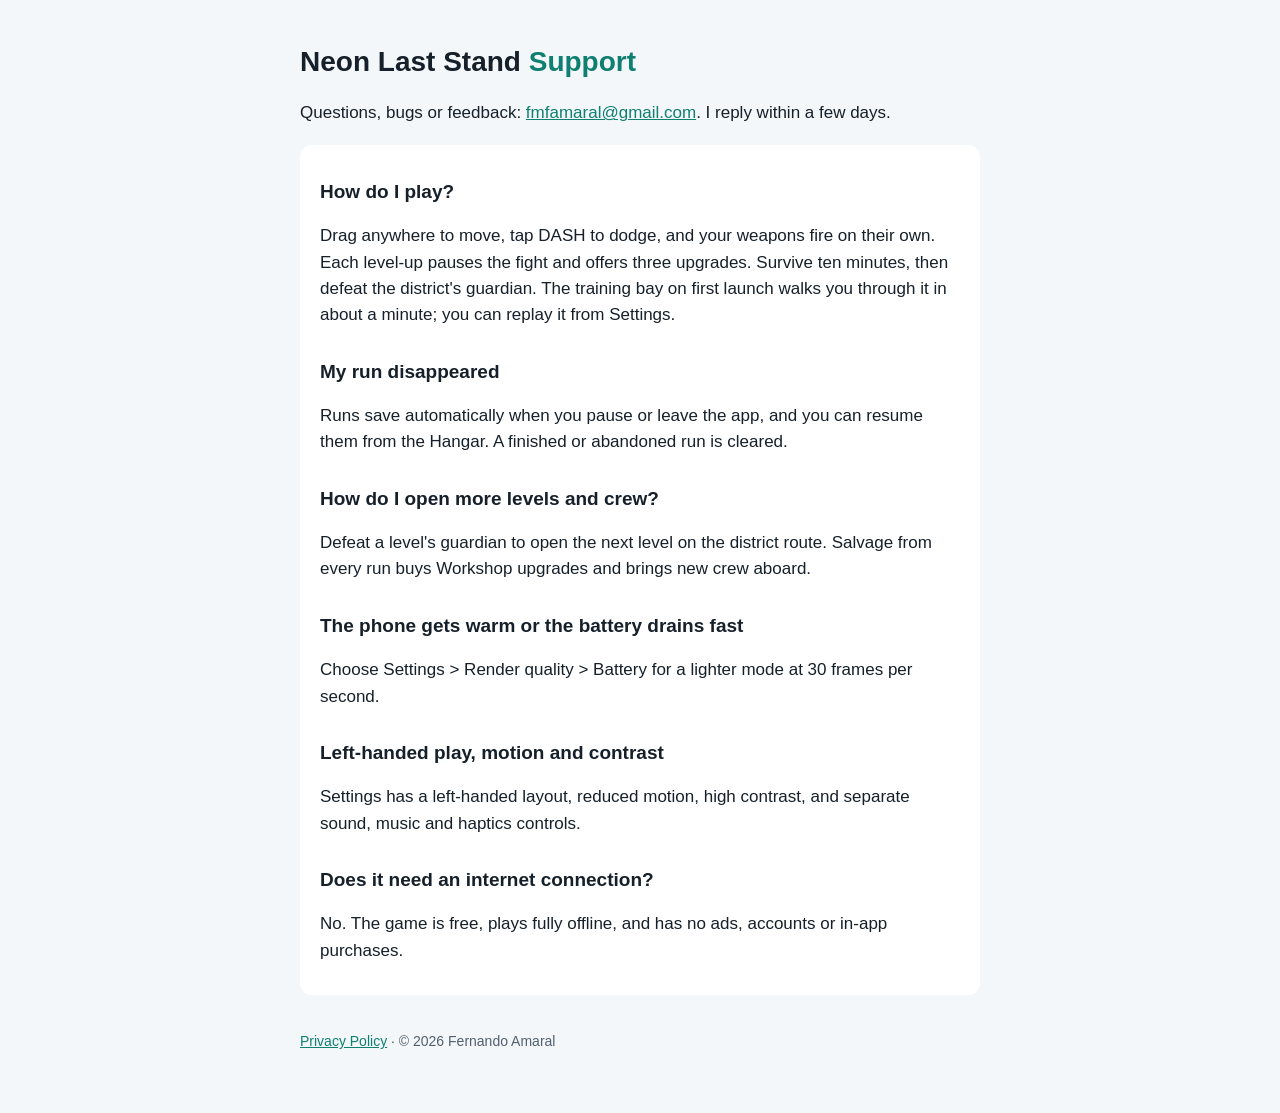
==== index.html @ 22c39250 "Neon Last Stand: privacy policy and support pages" ====
<!doctype html>
<html lang="en">
<head>
<meta charset="utf-8">
<meta name="viewport" content="width=device-width, initial-scale=1">
<title>Neon Last Stand: Support</title>
<link rel="stylesheet" href="style.css">
</head>
<body>
<main>
<h1>Neon Last Stand <span>Support</span></h1>
<p>Questions, bugs or feedback: <a href="mailto:fmfamaral@gmail.com">fmfamaral@gmail.com</a>. I reply within a few days.</p>
<section>
<h2>How do I play?</h2>
<p>Drag anywhere to move, tap DASH to dodge, and your weapons fire on their own. Each level-up pauses the fight and offers three upgrades. Survive ten minutes, then defeat the district's guardian. The training bay on first launch walks you through it in about a minute; you can replay it from Settings.</p>
<h2>My run disappeared</h2>
<p>Runs save automatically when you pause or leave the app, and you can resume them from the Hangar. A finished or abandoned run is cleared.</p>
<h2>How do I open more levels and crew?</h2>
<p>Defeat a level's guardian to open the next level on the district route. Salvage from every run buys Workshop upgrades and brings new crew aboard.</p>
<h2>The phone gets warm or the battery drains fast</h2>
<p>Choose Settings &gt; Render quality &gt; Battery for a lighter mode at 30 frames per second.</p>
<h2>Left-handed play, motion and contrast</h2>
<p>Settings has a left-handed layout, reduced motion, high contrast, and separate sound, music and haptics controls.</p>
<h2>Does it need an internet connection?</h2>
<p>No. The game is free, plays fully offline, and has no ads, accounts or in-app purchases.</p>
</section>
<footer><a href="privacy.html">Privacy Policy</a> · © 2026 Fernando Amaral</footer>
</main>
</body>
</html>
---- style.css ----
:root { --bg: #0b1016; --panel: #121a23; --text: #e6edf2; --dim: #9aa8b5; --mint: #a6f9ee; }
@media (prefers-color-scheme: light) { :root { --bg: #f4f7f9; --panel: #ffffff; --text: #16202a; --dim: #52606d; --mint: #0f7f72; } }
* { box-sizing: border-box; }
body { margin: 0; background: var(--bg); color: var(--text); font: 17px/1.55 -apple-system, BlinkMacSystemFont, "Helvetica Neue", Arial, sans-serif; }
main { max-width: 720px; margin: 0 auto; padding: 40px 20px 60px; }
h1 { font-size: 28px; margin: 0 0 4px; }
h1 span { color: var(--mint); }
h2 { font-size: 19px; margin: 28px 0 6px; }
p, li { color: var(--text); }
.dim { color: var(--dim); font-size: 15px; }
a { color: var(--mint); }
section { background: var(--panel); border-radius: 12px; padding: 4px 20px 14px; margin-top: 18px; }
footer { margin-top: 36px; color: var(--dim); font-size: 14px; }
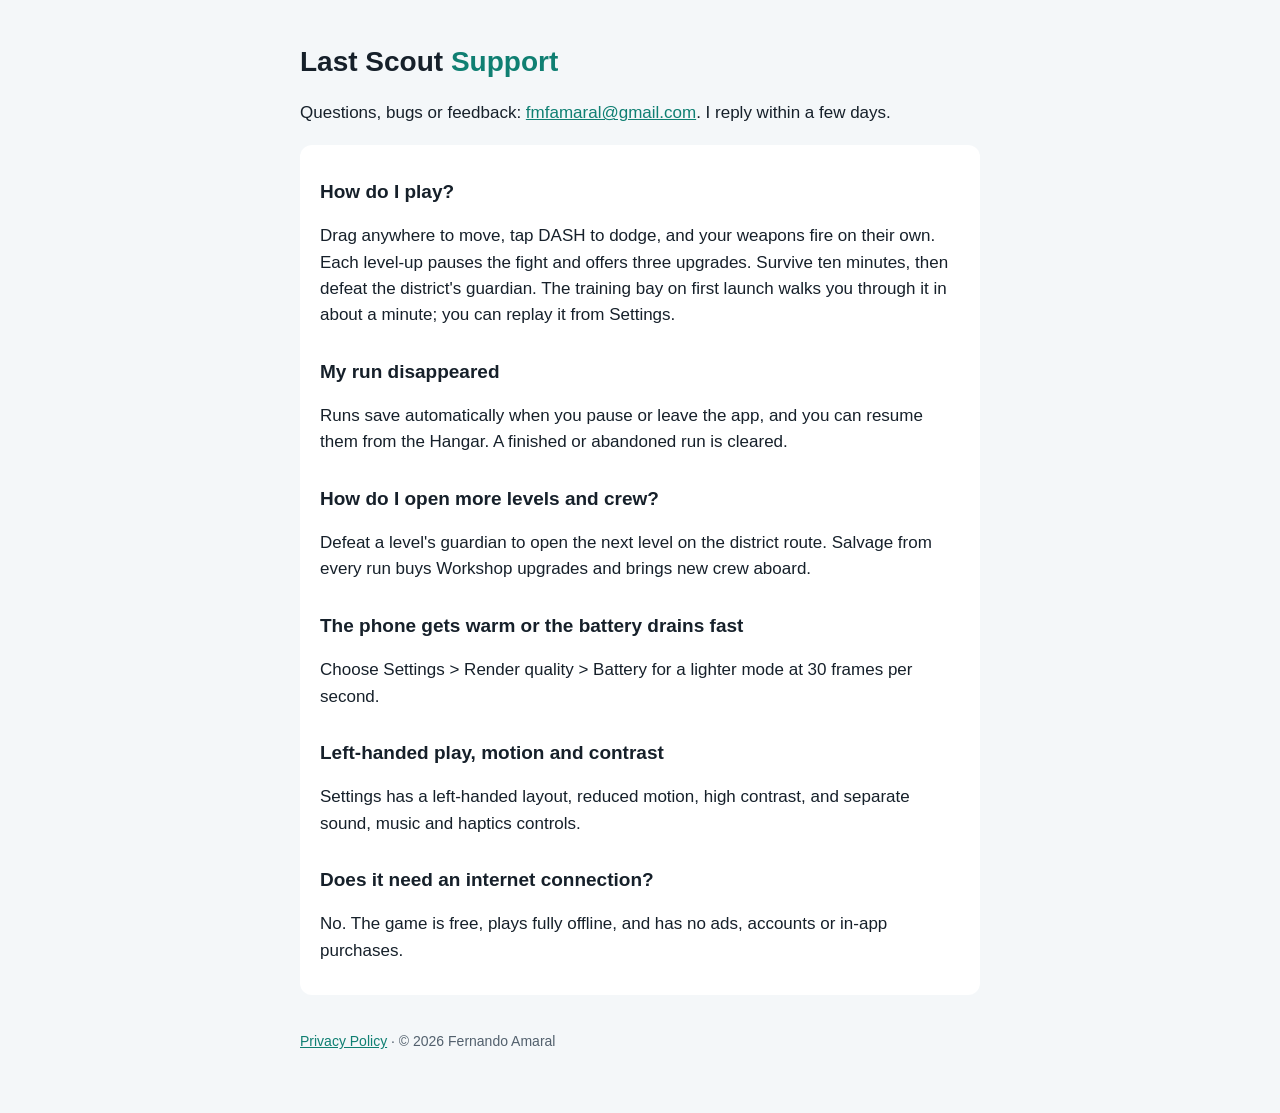
==== commit 78884152: "Rename to Last Scout" ====
--- a/index.html
+++ b/index.html
@@ -3,12 +3,12 @@
 <head>
 <meta charset="utf-8">
 <meta name="viewport" content="width=device-width, initial-scale=1">
-<title>Neon Last Stand: Support</title>
+<title>Last Scout: Support</title>
 <link rel="stylesheet" href="style.css">
 </head>
 <body>
 <main>
-<h1>Neon Last Stand <span>Support</span></h1>
+<h1>Last Scout <span>Support</span></h1>
 <p>Questions, bugs or feedback: <a href="mailto:fmfamaral@gmail.com">fmfamaral@gmail.com</a>. I reply within a few days.</p>
 <section>
 <h2>How do I play?</h2>
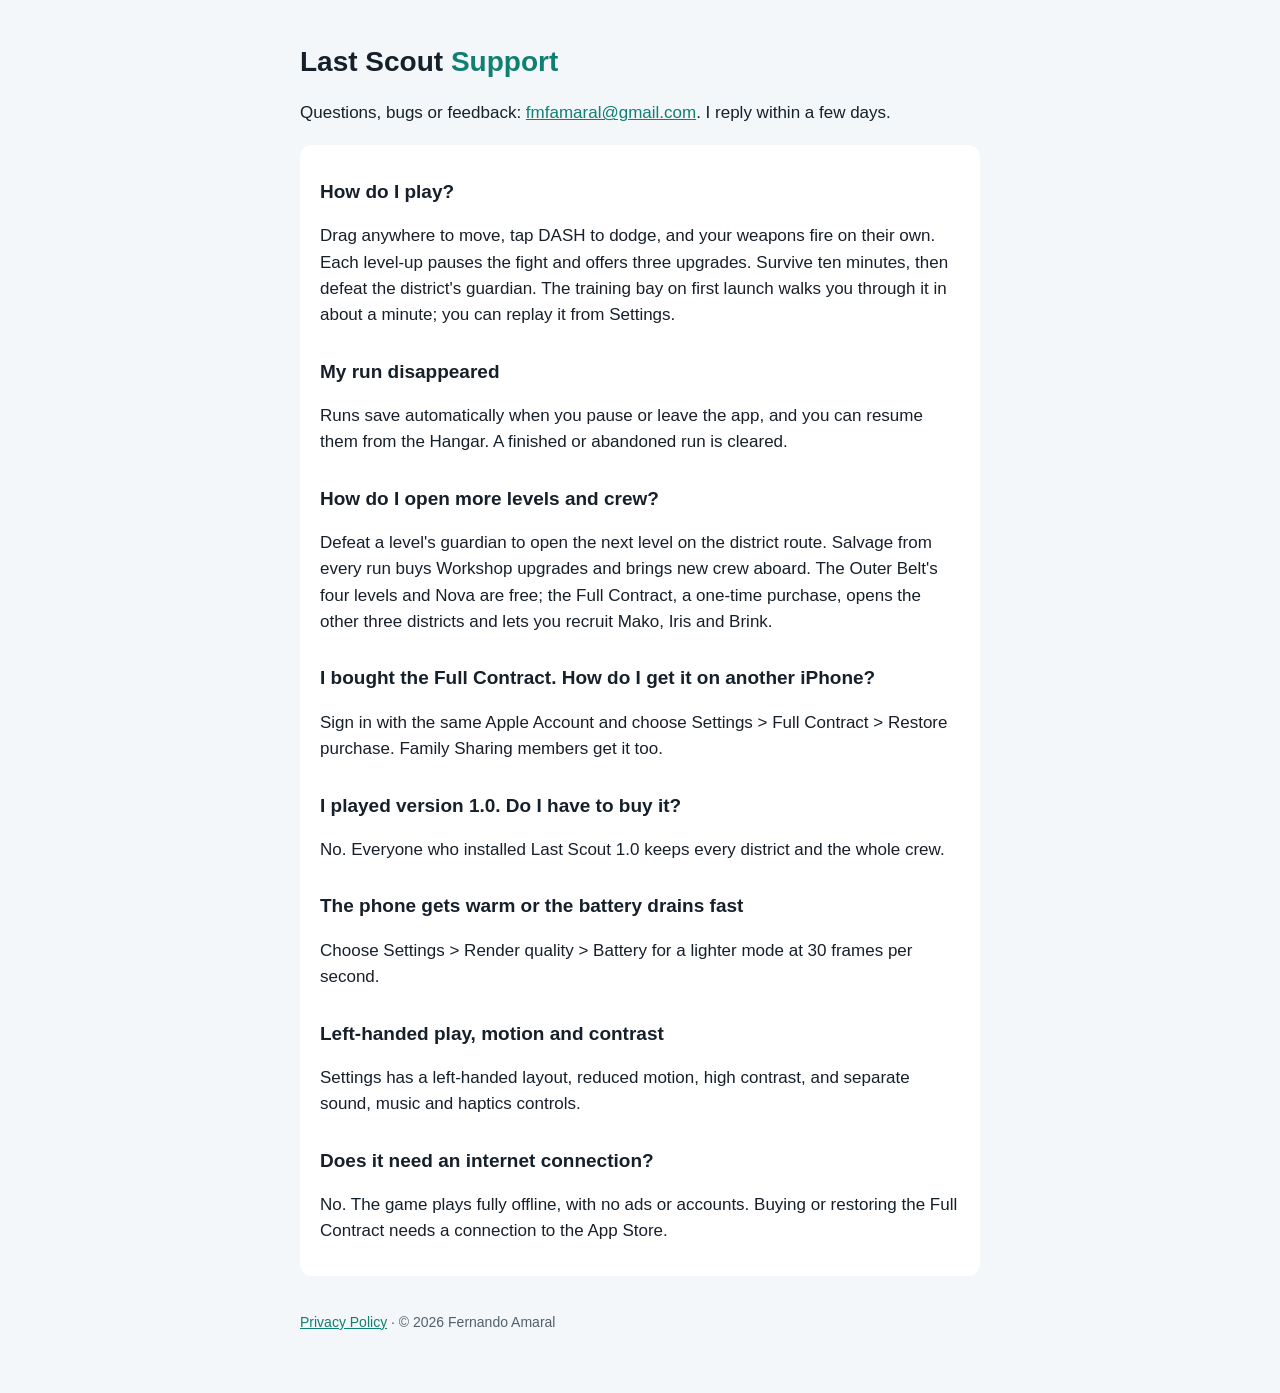
==== commit b1e43efe: "Last Scout 1.1: the Full Contract Support: what the Full Contract opens, restoring it on another iPh" ====
--- a/index.html
+++ b/index.html
@@ -16,13 +16,17 @@
 <h2>My run disappeared</h2>
 <p>Runs save automatically when you pause or leave the app, and you can resume them from the Hangar. A finished or abandoned run is cleared.</p>
 <h2>How do I open more levels and crew?</h2>
-<p>Defeat a level's guardian to open the next level on the district route. Salvage from every run buys Workshop upgrades and brings new crew aboard.</p>
+<p>Defeat a level's guardian to open the next level on the district route. Salvage from every run buys Workshop upgrades and brings new crew aboard. The Outer Belt's four levels and Nova are free; the Full Contract, a one-time purchase, opens the other three districts and lets you recruit Mako, Iris and Brink.</p>
+<h2>I bought the Full Contract. How do I get it on another iPhone?</h2>
+<p>Sign in with the same Apple Account and choose Settings &gt; Full Contract &gt; Restore purchase. Family Sharing members get it too.</p>
+<h2>I played version 1.0. Do I have to buy it?</h2>
+<p>No. Everyone who installed Last Scout 1.0 keeps every district and the whole crew.</p>
 <h2>The phone gets warm or the battery drains fast</h2>
 <p>Choose Settings &gt; Render quality &gt; Battery for a lighter mode at 30 frames per second.</p>
 <h2>Left-handed play, motion and contrast</h2>
 <p>Settings has a left-handed layout, reduced motion, high contrast, and separate sound, music and haptics controls.</p>
 <h2>Does it need an internet connection?</h2>
-<p>No. The game is free, plays fully offline, and has no ads, accounts or in-app purchases.</p>
+<p>No. The game plays fully offline, with no ads or accounts. Buying or restoring the Full Contract needs a connection to the App Store.</p>
 </section>
 <footer><a href="privacy.html">Privacy Policy</a> · © 2026 Fernando Amaral</footer>
 </main>
